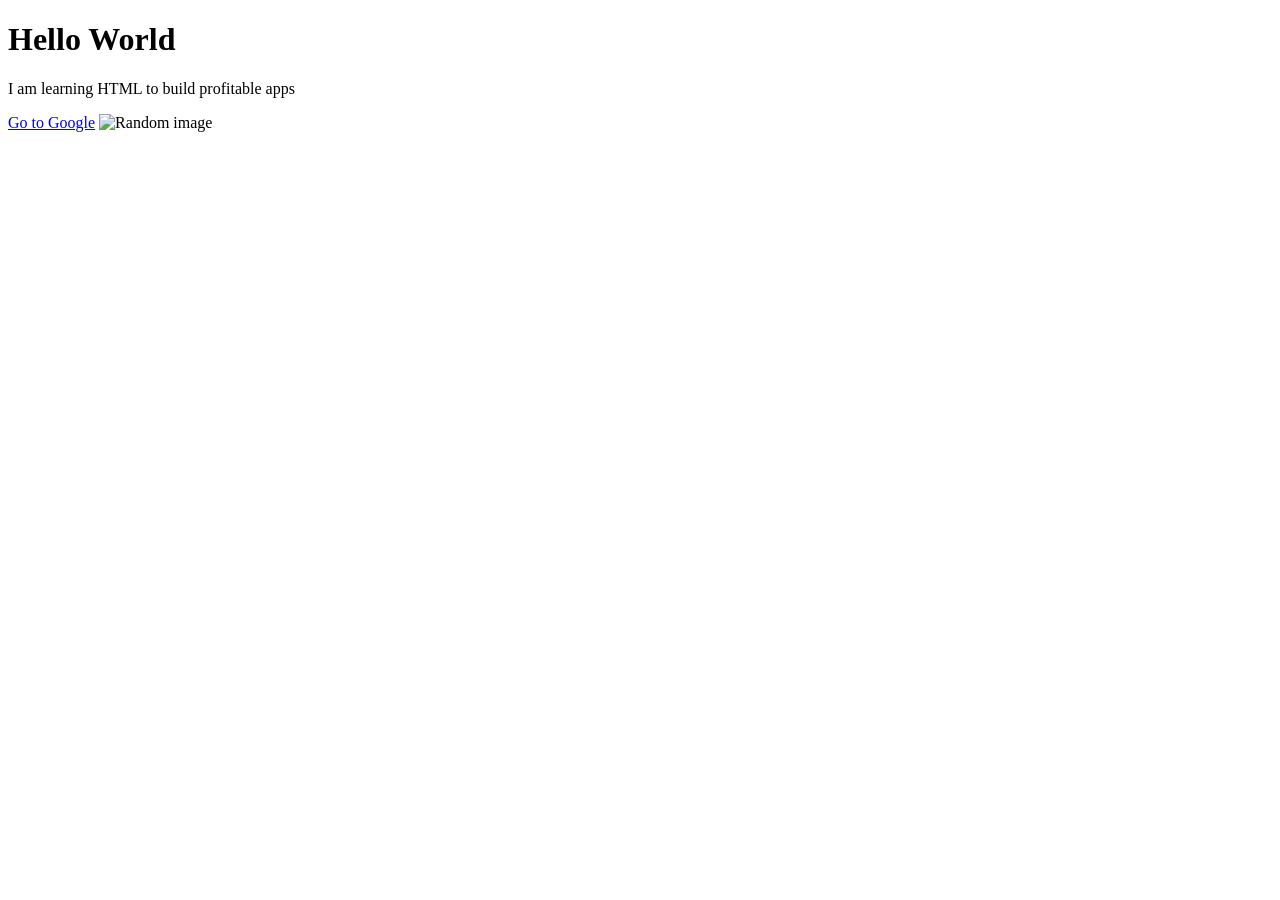
==== index.html @ d120cbcf "Added index.html files" ====
<!DOCTYPE html>
<html>
    <head>
        <title>My First Page</title>
    </head>
    <body>
        <h1>Hello World</h1>
        <p>I am learning HTML to build profitable apps</p>
        <a href="https://www.google.com">Go to Google</a>
        <img src="https://picsum.photos/200" alt="Random image">    
    </body>
</html>
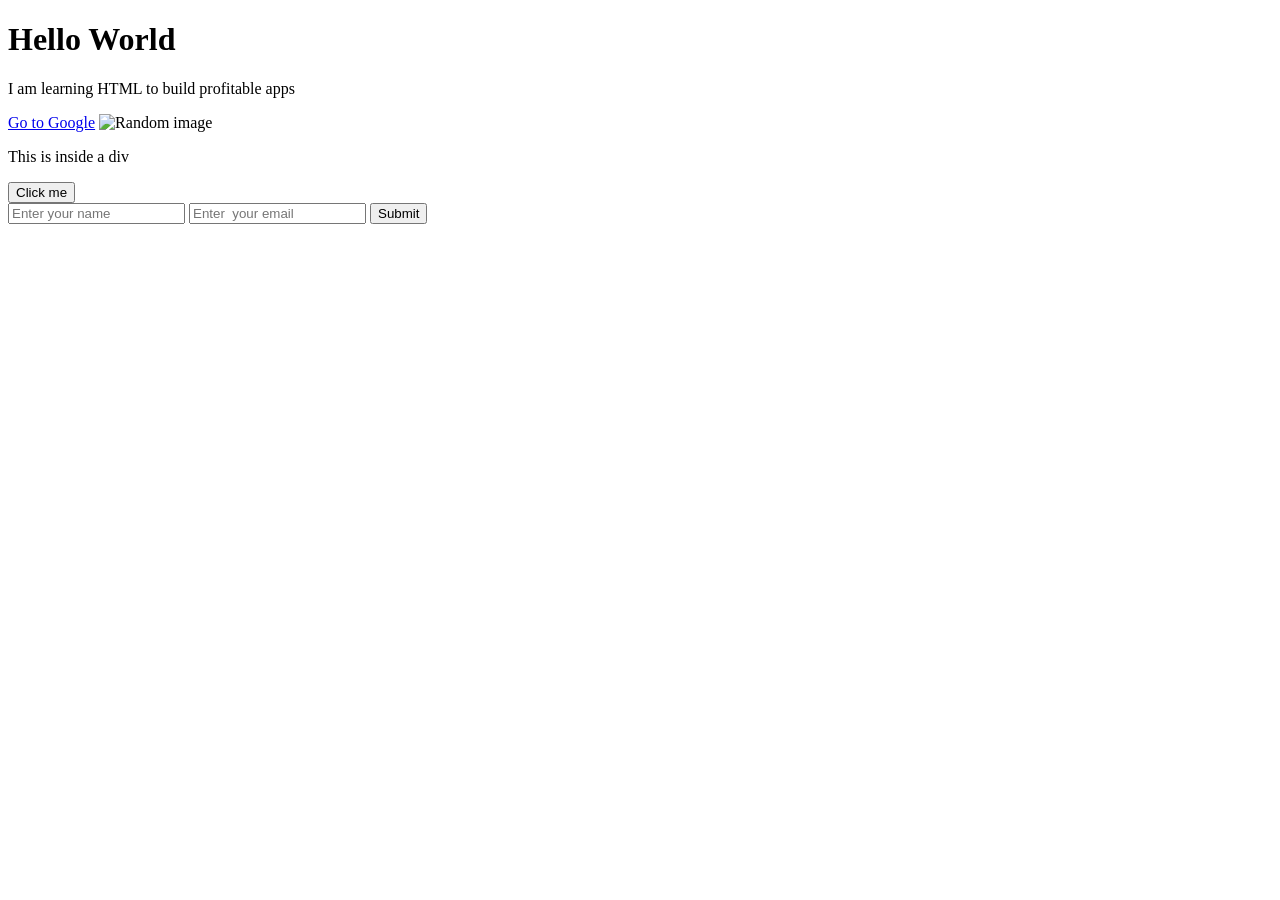
==== commit 6b9b139f: "Add p, a, img, div, button, form and input tags" ====
--- a/index.html
+++ b/index.html
@@ -7,6 +7,15 @@
         <h1>Hello World</h1>
         <p>I am learning HTML to build profitable apps</p>
         <a href="https://www.google.com">Go to Google</a>
-        <img src="https://picsum.photos/200" alt="Random image">    
+        <img src="https://picsum.photos/200" alt="Random image">  
+        <div>
+            <p>This is inside a div</p>
+        </div>  
+        <button>Click me</button>
+        <form>
+            <input type="text" placeholder="Enter your name">
+            <input type="email" placeholder="Enter  your email">
+            <button type="submit">Submit</button>
+        </form>
     </body>
 </html>
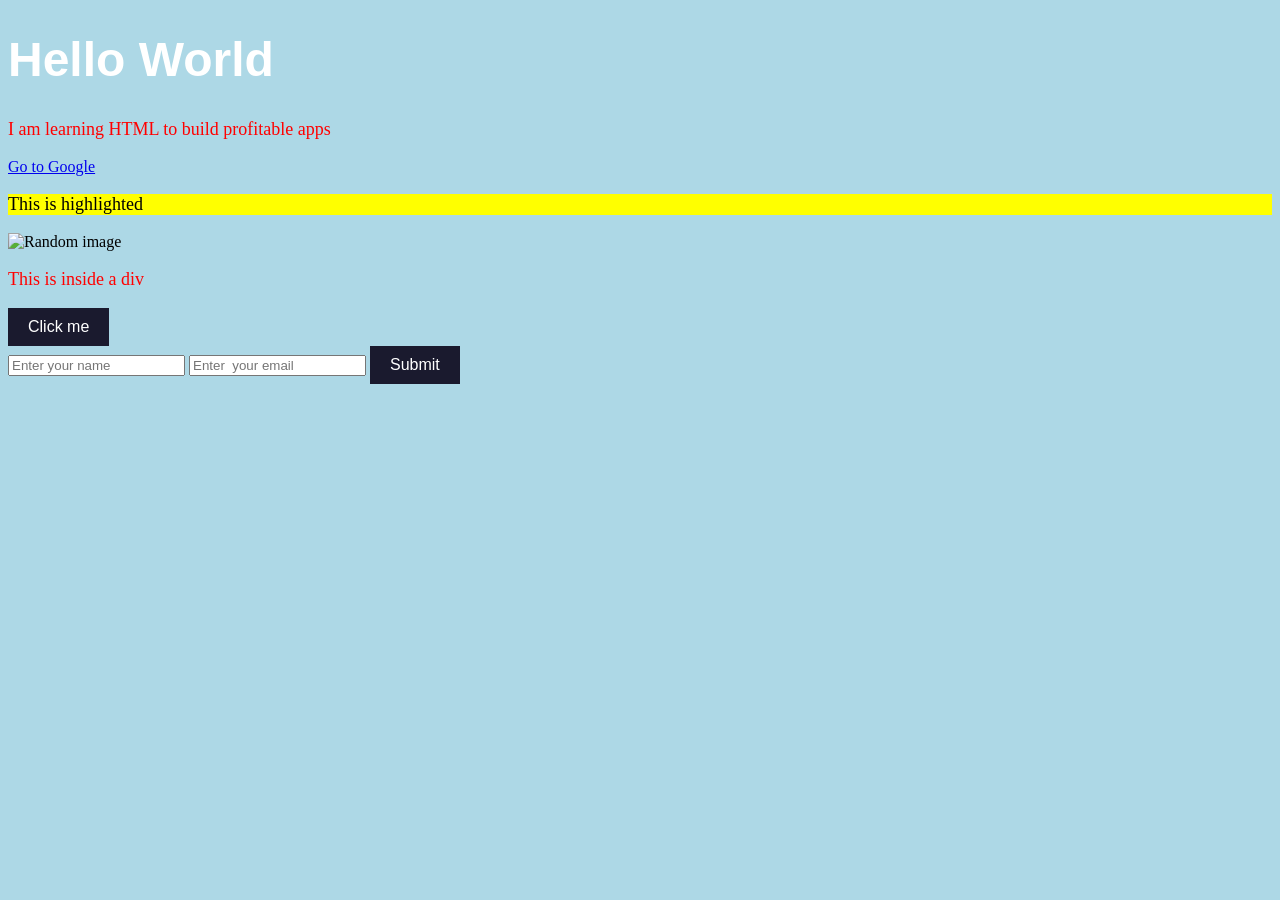
==== commit 4f91e707: "Add CSS stylesheet with selectors, colors, fonts, and box model" ====
--- a/index.html
+++ b/index.html
@@ -1,12 +1,14 @@
 <!DOCTYPE html>
 <html>
     <head>
+        <link rel="stylesheet" href="styles.css">
         <title>My First Page</title>
     </head>
     <body>
         <h1>Hello World</h1>
         <p>I am learning HTML to build profitable apps</p>
         <a href="https://www.google.com">Go to Google</a>
+        <p class="highlight">This is highlighted</p>
         <img src="https://picsum.photos/200" alt="Random image">  
         <div>
             <p>This is inside a div</p>
--- a/styles.css
+++ b/styles.css
@@ -0,0 +1,30 @@
+body{
+    background-color:lightblue;
+}
+
+h1{
+    color:white;
+    font-size: 48px;
+    font-weight: bold;
+    font-family: Arial, sans-serif;
+}
+
+p{
+    font-size: 18px;
+    color: red;
+}
+
+button{
+    background-color: #1a1a2e;
+    color: white;
+    padding: 10px 20px;
+    border: none;
+    font-size: 16px;
+    cursor: pointer;
+}
+
+.highlight{
+    background-color: yellow;
+    color: black;
+}
+
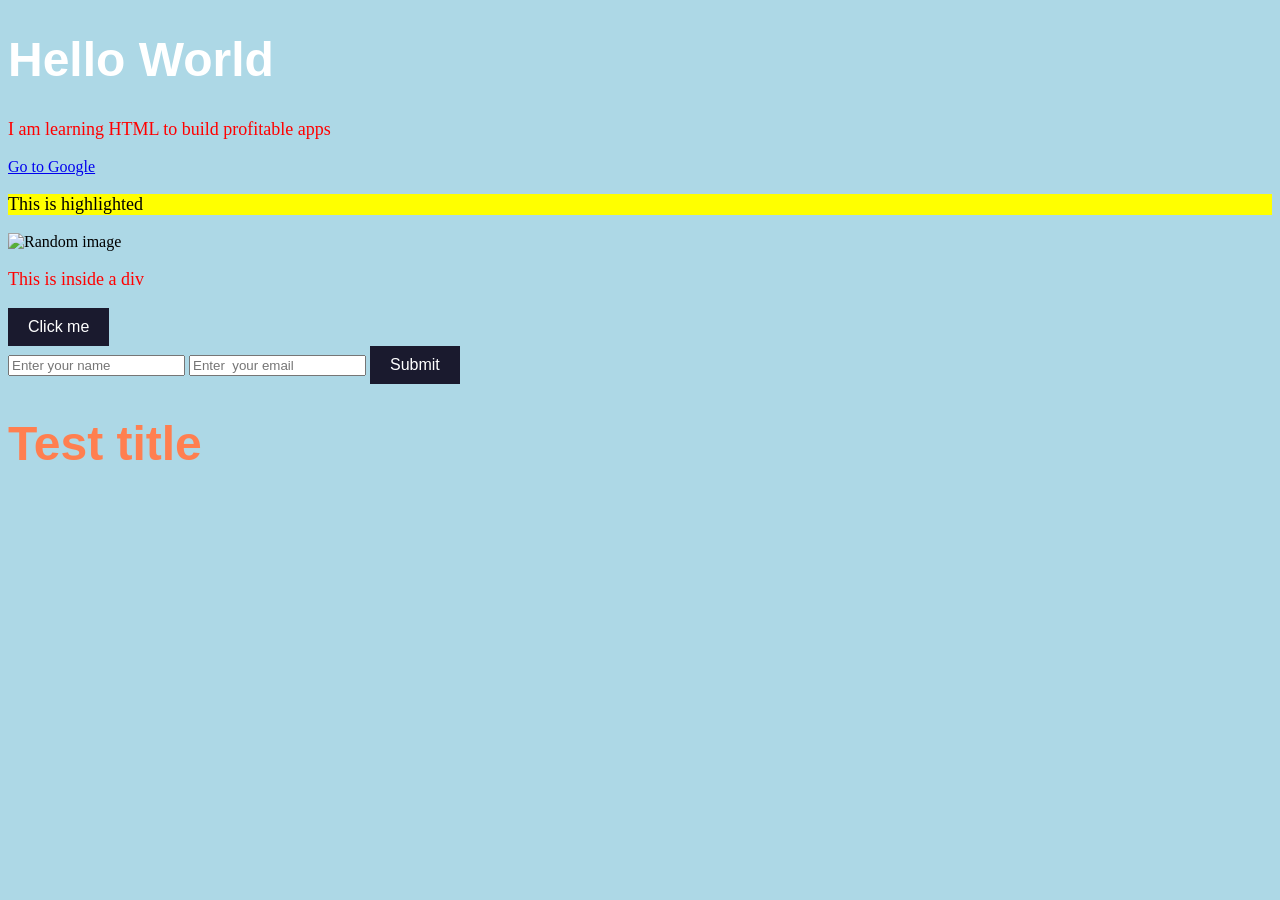
==== commit d75d3ea3: "Add ID selector adn pseudo-classes: hover, active, focus" ====
--- a/index.html
+++ b/index.html
@@ -19,5 +19,6 @@
             <input type="email" placeholder="Enter  your email">
             <button type="submit">Submit</button>
         </form>
+        <h1 id="main-title">Test title</h1>
     </body>
 </html>
--- a/styles.css
+++ b/styles.css
@@ -28,3 +28,20 @@
     color: black;
 }
 
+#main-title {
+    color:coral;
+}
+
+button:hover{
+    background-color: coral;
+    cursor: pointer;
+}
+
+button:active{
+    background-color: darkblue;
+}
+
+input:focus{
+    border: 2px solid coral;
+    outline: none;
+}
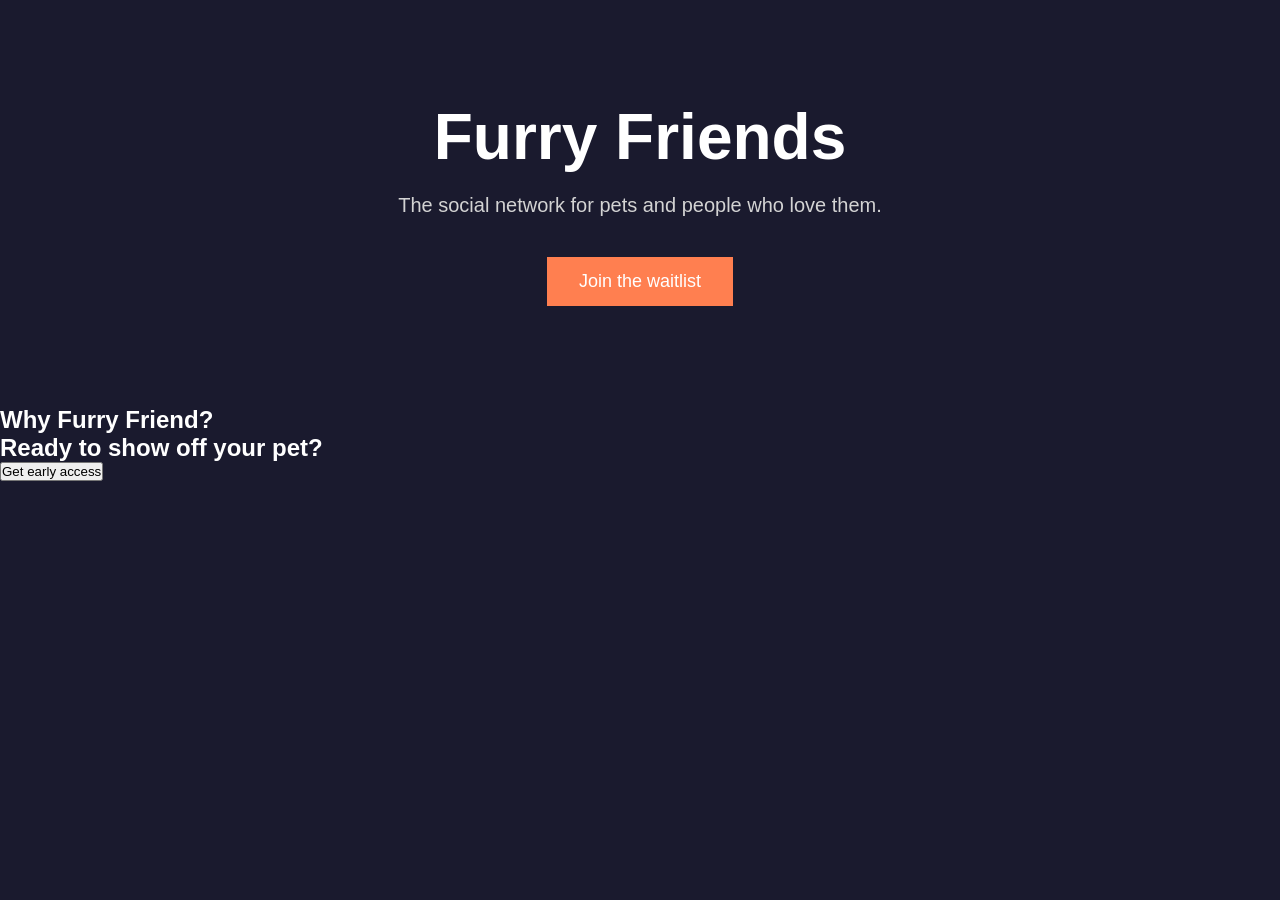
==== commit 56c205e7: "Start Furry friends landing page - hero styled" ====
--- a/index.html
+++ b/index.html
@@ -1,24 +1,22 @@
 <!DOCTYPE html>
-<html>
+<html lang="en">
     <head>
-        <link rel="stylesheet" href="styles.css">
-        <title>My First Page</title>
+        <meta charset="UTF-8">
+        <title>Furry Friends</title>
+        <link rel="stylesheet" href="style.css">
     </head>
     <body>
-        <h1>Hello World</h1>
-        <p>I am learning HTML to build profitable apps</p>
-        <a href="https://www.google.com">Go to Google</a>
-        <p class="highlight">This is highlighted</p>
-        <img src="https://picsum.photos/200" alt="Random image">  
-        <div>
-            <p>This is inside a div</p>
-        </div>  
-        <button>Click me</button>
-        <form>
-            <input type="text" placeholder="Enter your name">
-            <input type="email" placeholder="Enter  your email">
-            <button type="submit">Submit</button>
-        </form>
-        <h1 id="main-title">Test title</h1>
+        <section id="hero">
+            <h1>Furry Friends</h1>
+            <p>The social network for pets and people who love them.</p>
+            <button>Join the waitlist</button>
+        </section>
+        <section id="features">
+            <h2>Why Furry Friend?</h2>
+        </section>
+        <section id="cta">
+            <h2>Ready to show off your pet?</h2>
+            <button>Get early access</button>
+        </section>
     </body>
-</html>
+</html>
--- a/style.css
+++ b/style.css
@@ -0,0 +1,36 @@
+*{
+    margin: 0;
+    padding: 0;
+    box-sizing: border-box;
+}
+
+body{
+    font-family: Arial, Helvetica, sans-serif;
+    background-color: #1a1a2e;
+    color:white
+}
+
+#hero{
+    text-align: center;
+    padding: 100px 20px;
+}
+
+#hero h1{
+    font-size: 64px;
+    margin-bottom: 20px;
+}
+
+#hero p {
+    font-size: 20px;
+    margin-bottom: 40px;
+    color: lightgray;
+}
+
+#hero button{
+    background-color: coral;
+    color: white;
+    padding: 14px 32px;
+    border: none;
+    font-size: 18px;
+    cursor: pointer;
+}
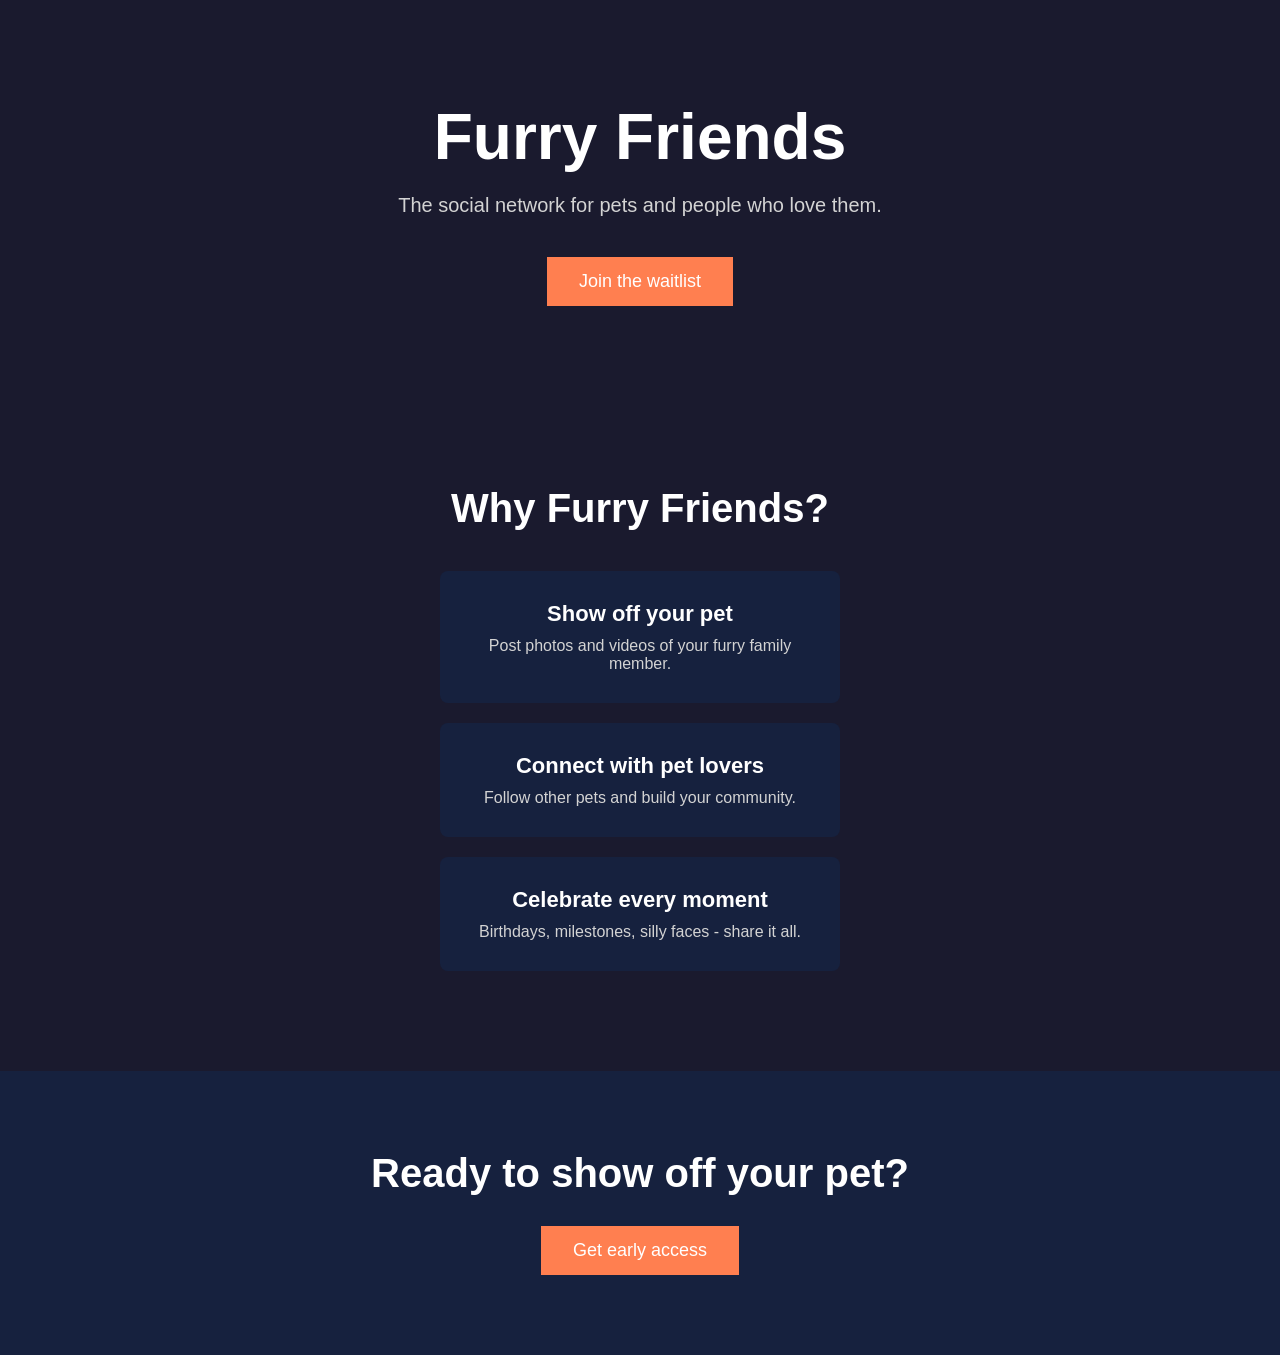
==== commit 4fe96644: "Furry Friends: add feature cards, style all sections" ====
--- a/index.html
+++ b/index.html
@@ -12,7 +12,19 @@
             <button>Join the waitlist</button>
         </section>
         <section id="features">
-            <h2>Why Furry Friend?</h2>
+            <h2>Why Furry Friends?</h2>
+            <div class="feature">
+                <h3>Show off your pet</h3>
+                <p>Post photos and videos of your furry family member.</p>
+            </div>
+            <div class="feature">
+                <h3>Connect with pet lovers</h3>
+                <p>Follow other pets and build your community.</p>
+            </div>
+            <div class="feature">
+                <h3>Celebrate every moment</h3>
+                <p>Birthdays, milestones, silly faces - share it all.</p>
+            </div>
         </section>
         <section id="cta">
             <h2>Ready to show off your pet?</h2>
--- a/style.css
+++ b/style.css
@@ -33,4 +33,52 @@
     border: none;
     font-size: 18px;
     cursor: pointer;
+}
+
+#features {
+    text-align: center;
+    padding: 80px 20px;
+}
+
+#features h2{
+    font-size: 40px;
+    margin-bottom: 40px;
+}
+
+#cta {
+    text-align: center;
+    padding: 80px 20px;
+    background-color: #16213e;
+}
+
+#cta h2 {
+    font-size:40px;
+    margin-bottom:30px;
+}
+
+#cta button{
+    background-color: coral;
+    color: white;
+    padding: 14px 32px;
+    border: none;
+    font-size: 18px;
+    cursor:pointer; 
+}
+
+.feature {
+    background-color: #16213e;
+    padding: 30px;
+    margin: 20px auto;
+    max-width: 400px;
+    border-radius: 8px;
+}
+
+.feature h3 {
+    font-size: 22px;
+    margin-bottom: 10px;
+}
+
+.feature p {
+    color: lightgrey;
+    font-size: 16px;
 }
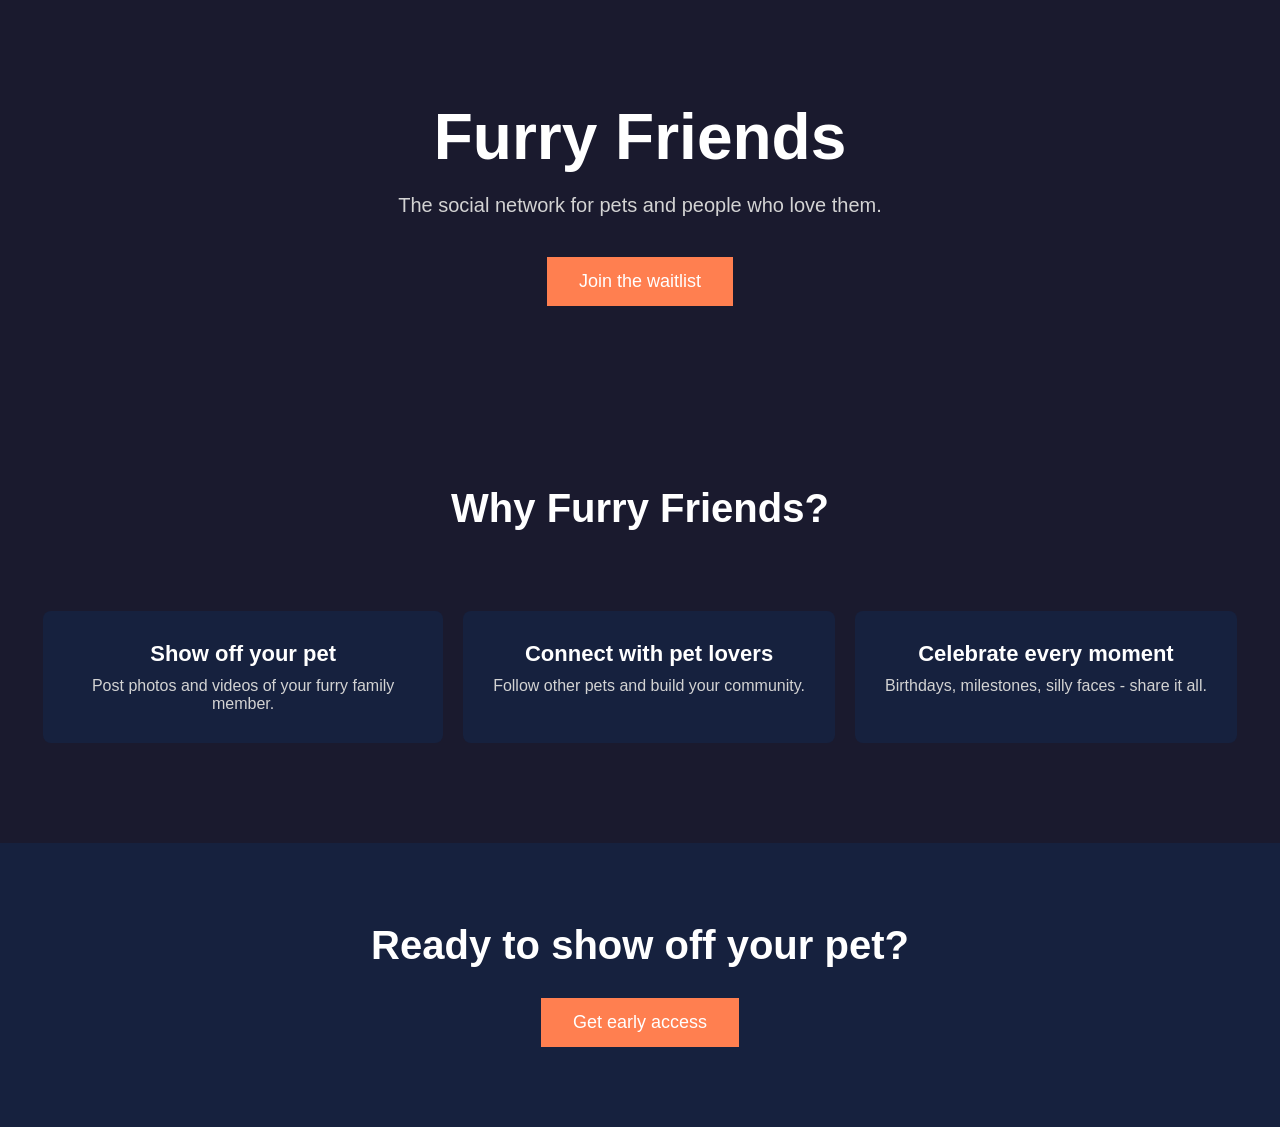
==== commit f29a9d57: "Add Flexbox layout, feature grid, button hover effects" ====
--- a/index.html
+++ b/index.html
@@ -11,20 +11,24 @@
             <p>The social network for pets and people who love them.</p>
             <button>Join the waitlist</button>
         </section>
+        
         <section id="features">
             <h2>Why Furry Friends?</h2>
-            <div class="feature">
-                <h3>Show off your pet</h3>
-                <p>Post photos and videos of your furry family member.</p>
+            <div class="feature-grid">
+                <div class="feature">
+                    <h3>Show off your pet</h3>
+                    <p>Post photos and videos of your furry family member.</p>
+                </div>
+                <div class="feature">
+                    <h3>Connect with pet lovers</h3>
+                    <p>Follow other pets and build your community.</p>
+                </div>
+                <div class="feature">
+                    <h3>Celebrate every moment</h3>
+                    <p>Birthdays, milestones, silly faces - share it all.</p>
+                </div>
             </div>
-            <div class="feature">
-                <h3>Connect with pet lovers</h3>
-                <p>Follow other pets and build your community.</p>
-            </div>
-            <div class="feature">
-                <h3>Celebrate every moment</h3>
-                <p>Birthdays, milestones, silly faces - share it all.</p>
-            </div>
+            
         </section>
         <section id="cta">
             <h2>Ready to show off your pet?</h2>
--- a/style.css
+++ b/style.css
@@ -38,6 +38,10 @@
 #features {
     text-align: center;
     padding: 80px 20px;
+    display: flex;
+    flex-direction: column;
+    align-items: center;
+    gap: 20px;
 }
 
 #features h2{
@@ -81,4 +85,20 @@
 .feature p {
     color: lightgrey;
     font-size: 16px;
+}
+
+.feature-grid {
+    display: flex;
+    justify-content: center;
+    gap: 20px;
+}
+
+#hero button:hover {
+    background-color: #e8604a;
+    cursor: pointer;
+}
+
+#cta button:hover {
+    background-color: #e8604a;
+    cursor: pointer;
 }
